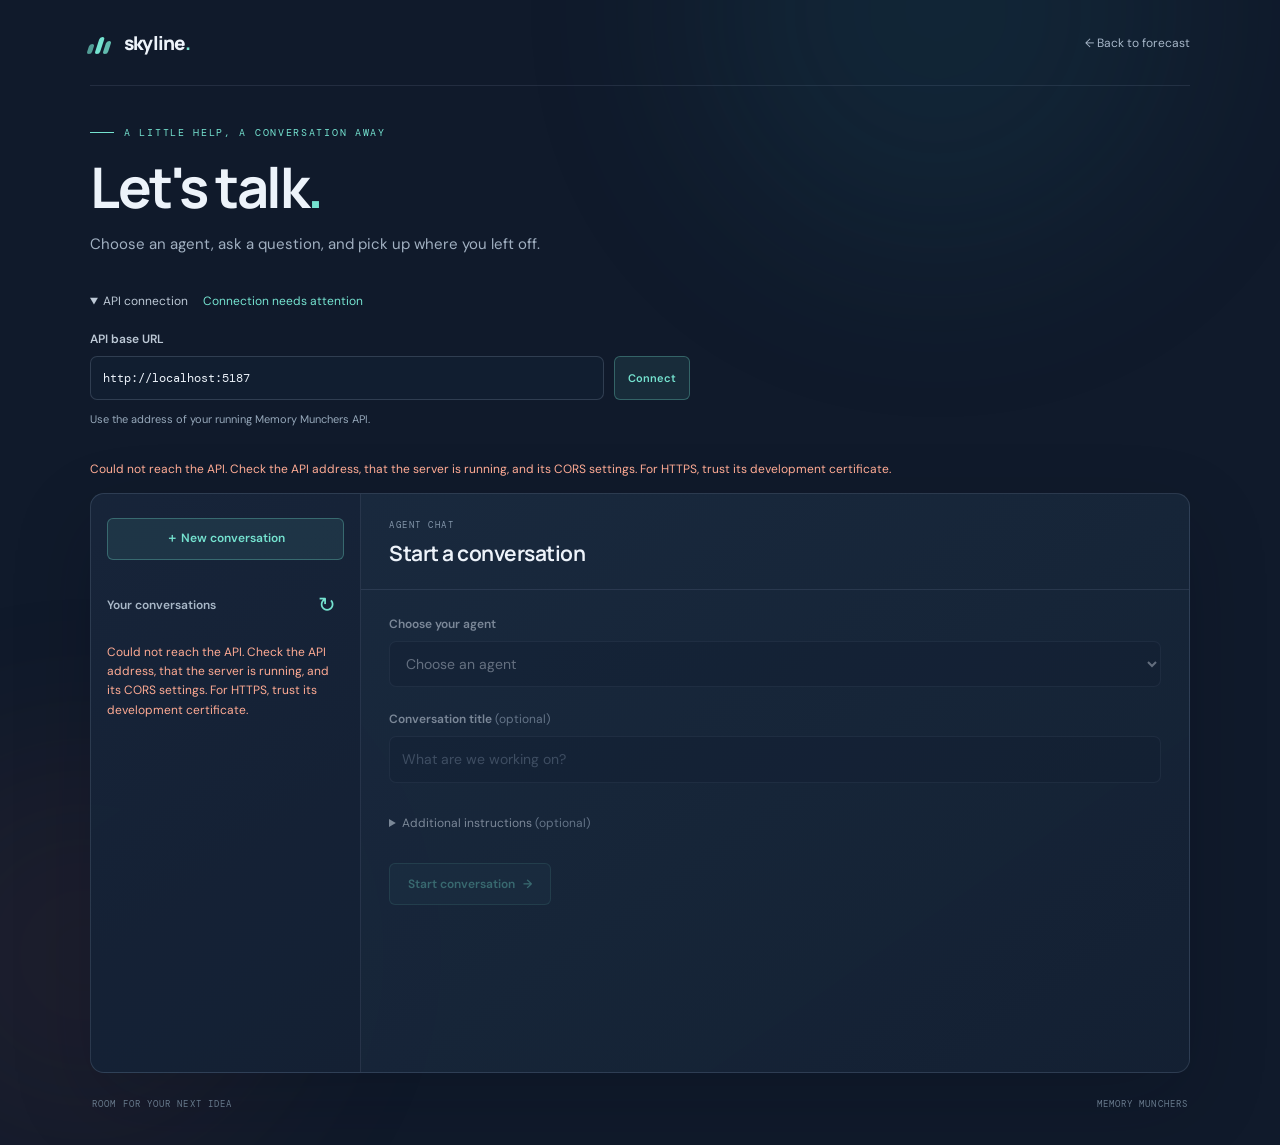
==== frontend/agents.html @ d49b2fae "test agent session page" ====
<!doctype html>
<html lang="en">
<head>
  <meta charset="utf-8" />
  <meta name="viewport" content="width=device-width, initial-scale=1" />
  <meta name="theme-color" content="#101a2b" />
  <title>Skyline — Agent chat</title>
  <link rel="preconnect" href="https://fonts.googleapis.com" />
  <link rel="preconnect" href="https://fonts.gstatic.com" crossorigin />
  <link href="https://fonts.googleapis.com/css2?family=DM+Mono:wght@400;500&family=DM+Sans:wght@400;500;600;700&family=Manrope:wght@400;500;600;700;800&display=swap" rel="stylesheet" />
  <link rel="stylesheet" href="./styles.css" />
  <link rel="stylesheet" href="./agents.css" />
  <script src="./agents.js" defer></script>
</head>
<body>
  <div class="ambient ambient-one" aria-hidden="true"></div>
  <div class="ambient ambient-two" aria-hidden="true"></div>
  <main class="shell agent-shell">
    <header class="topbar">
      <a class="brand" href="./index.html" aria-label="Skyline forecast home">
        <span class="brand-mark" aria-hidden="true"><i></i><i></i><i></i></span>
        <span>skyline<span class="brand-dot">.</span></span>
      </a>
      <a class="back-link" href="./index.html">← Back to forecast</a>
    </header>

    <section class="intro agent-intro">
      <div class="eyebrow"><span class="eyebrow-line"></span> A LITTLE HELP, A CONVERSATION AWAY</div>
      <h1>Let's talk<span>.</span></h1>
      <p class="intro-copy">Choose an agent, ask a question, and pick up where you left off.</p>
    </section>

    <details class="connection-settings" id="connection-settings">
      <summary>API connection <span id="connection-label">Connecting…</span></summary>
      <form id="connection-form">
        <fieldset id="connection-fields" class="connection-fields">
          <label for="api-url">API base URL</label>
          <div class="connection-row">
            <input id="api-url" name="apiUrl" type="url" value="http://localhost:5187" placeholder="http://localhost:5187" required aria-describedby="connection-help" />
            <button class="refresh-button" type="submit">Connect</button>
          </div>
          <p id="connection-help" class="field-help">Use the address of your running Memory Munchers API.</p>
        </fieldset>
      </form>
    </details>
    <p id="connection-status" class="agent-status" role="status" aria-live="polite"></p>

    <div class="agent-workspace forecast-card">
      <aside class="session-sidebar" aria-labelledby="sessions-heading">
        <button id="new-session-button" class="refresh-button primary-button" type="button">＋ New conversation</button>
        <div class="sessions-heading">
          <h2 id="sessions-heading">Your conversations</h2>
          <button id="refresh-sessions" class="text-button" type="button" aria-label="Refresh conversations">↻</button>
        </div>
        <p id="sessions-status" class="agent-status" role="status" aria-live="polite"></p>
        <ul id="session-list" class="session-list" aria-label="Saved conversations"></ul>
        <button id="load-more" class="text-button load-more" type="button" hidden>Load more</button>
      </aside>

      <section class="chat-panel" aria-labelledby="conversation-title">
        <header class="conversation-heading">
          <div>
            <div class="section-kicker" id="conversation-agent">AGENT CHAT</div>
            <h2 id="conversation-title">Start a conversation</h2>
          </div>
          <button id="refresh-conversation" class="refresh-button" type="button" hidden>Refresh chat</button>
        </header>

        <form id="new-session-form" class="new-session-form">
          <fieldset id="new-session-fields" disabled>
            <label for="agent-select">Choose your agent</label>
            <select id="agent-select" name="agentId" required><option value="">Loading agents…</option></select>
            <label for="session-title">Conversation title <span class="optional">(optional)</span></label>
            <input id="session-title" name="title" type="text" maxlength="200" placeholder="What are we working on?" />
            <details class="session-options">
              <summary>Additional instructions <span class="optional">(optional)</span></summary>
              <label for="session-instructions">How should the agent help?</label>
              <textarea id="session-instructions" name="additionalInstructions" rows="4" maxlength="8000" placeholder="Add context or preferences for this conversation."></textarea>
            </details>
            <button id="create-session" class="refresh-button primary-button" type="submit">Start conversation <span aria-hidden="true">→</span></button>
          </fieldset>
        </form>

        <div id="chat-history" class="chat-history" role="log" aria-label="Conversation messages" aria-live="polite" aria-relevant="additions text" hidden></div>
        <p id="chat-status" class="agent-status chat-status" role="status" aria-live="polite"></p>

        <form id="message-form" class="message-form" hidden>
          <fieldset id="message-fields" disabled>
            <label for="message">Your message</label>
            <textarea id="message" name="message" rows="3" maxlength="32000" required placeholder="Ask your agent anything…" aria-describedby="message-help"></textarea>
            <div class="composer-footer">
              <span id="message-help" class="field-help">Enter to send · Shift + Enter for a new line</span>
              <button id="send-message" class="refresh-button primary-button" type="submit">Send <span aria-hidden="true">↑</span></button>
            </div>
          </fieldset>
        </form>
      </section>
    </div>
    <footer class="page-footer"><span>ROOM FOR YOUR NEXT IDEA</span><span>MEMORY MUNCHERS</span></footer>
    <noscript><p>Enable JavaScript to connect to your agents and send messages.</p></noscript>
  </main>
</body>
</html>
---- frontend/styles.css ----
:root{color-scheme:dark;--ink:#edf3fa;--muted:#8b9aad;--faint:#5d6b7e;--line:rgba(169,190,216,.12);--teal:#75e3d0;--coral:#ff9b7a;--bg:#101a2b;--panel:#172438;--font:'DM Sans',sans-serif;--display:'Manrope',sans-serif}*{box-sizing:border-box}body{margin:0;min-height:100vh;background:var(--bg);color:var(--ink);font-family:var(--font);overflow-x:hidden}.ambient{position:fixed;pointer-events:none;z-index:-1;border-radius:50%;filter:blur(100px);opacity:.15}.ambient-one{width:480px;height:480px;background:#216a7b;top:-230px;right:8%}.ambient-two{width:410px;height:410px;background:#9c4e4a;bottom:-260px;left:-120px;opacity:.1}.shell{width:min(1100px,calc(100% - 64px));margin:auto}.topbar{height:86px;border-bottom:1px solid var(--line);display:flex;align-items:center;justify-content:space-between}.brand{display:flex;align-items:center;gap:11px;color:var(--ink);font-family:var(--display);font-size:19px;font-weight:800;letter-spacing:-.8px;text-decoration:none}.brand-dot{color:var(--teal)}.brand-mark{width:23px;height:22px;display:flex;align-items:end;gap:3px;transform:skew(-18deg)}.brand-mark i{width:5px;border-radius:4px;background:var(--teal);display:block}.brand-mark i:nth-child(1){height:10px;opacity:.65}.brand-mark i:nth-child(2){height:17px}.brand-mark i:nth-child(3){height:13px;opacity:.8}.topbar-right{display:flex;align-items:center;gap:10px;color:#a1b0c1;font:10px 'DM Mono',monospace;letter-spacing:1.15px}.live-dot{width:7px;height:7px;background:var(--teal);border-radius:50%;box-shadow:0 0 12px #75e3d0a3}.topbar-divider{height:13px;width:1px;background:var(--line);margin:0 5px}.intro{padding:66px 0 48px}.eyebrow,.section-kicker{display:flex;align-items:center;gap:10px;color:var(--teal);font:10px 'DM Mono',monospace;letter-spacing:1.7px}.eyebrow-line{width:24px;height:1px;background:var(--teal)}h1{margin:18px 0 14px;font:700 clamp(45px,6vw,68px)/1.07 var(--display);letter-spacing:-4px}h1 span{color:#92a8ba}.intro-copy{margin:0;color:#a1b0c1;font-size:15px;line-height:1.75}.forecast-card{border:1px solid rgba(172,194,219,.15);border-radius:14px;background:linear-gradient(145deg,rgba(27,43,65,.96),rgba(20,33,51,.97));box-shadow:0 28px 80px #050b142e;overflow:hidden}.card-heading{display:flex;align-items:center;justify-content:space-between;padding:27px 30px 23px}.section-kicker{font-size:9px;letter-spacing:1.55px;color:#8396aa}h2{display:flex;align-items:center;gap:12px;margin:8px 0 0;font:650 21px var(--display);letter-spacing:-.5px}.sun-icon{color:var(--coral);font-size:18px}.card-actions{display:flex;gap:9px;align-items:center}.api-field{height:37px;display:flex;align-items:center;gap:8px;padding:0 10px;border:1px solid var(--line);border-radius:6px;color:var(--faint)}.api-field span{font-size:15px}.api-field input{width:216px;border:0;outline:0;background:transparent;color:#a6b6c8;font:10px 'DM Mono',monospace}.refresh-button{height:37px;display:flex;align-items:center;gap:8px;padding:0 13px;border:1px solid rgba(117,227,208,.3);border-radius:6px;background:rgba(117,227,208,.09);color:var(--teal);font:600 11px var(--font);cursor:pointer;transition:background .2s,transform .2s}.refresh-button:hover{background:rgba(117,227,208,.17);transform:translateY(-1px)}.refresh-button:disabled{opacity:.65;cursor:wait}.refresh-icon{font-size:17px;line-height:1}.status{min-height:0;padding:0 30px;color:#a9b8c8;font-size:12px}.status:not(:empty){padding-top:10px;padding-bottom:14px}.status.error{color:#ffab94}.spinner{display:inline-block;width:12px;height:12px;margin-right:7px;border:1.5px solid #536477;border-top-color:var(--teal);border-radius:50%;vertical-align:-2px;animation:spin .8s linear infinite}@keyframes spin{to{transform:rotate(360deg)}}.table-wrap{overflow-x:auto}table{width:100%;border-collapse:collapse;text-align:left;white-space:nowrap}thead{background:rgba(10,19,31,.28)}th{height:42px;padding:0 17px;color:#74869a;font:9px 'DM Mono',monospace;letter-spacing:1.2px}th:first-child,td:first-child{padding-left:30px}th:last-child,td:last-child{padding-right:30px}td{height:76px;border-bottom:1px solid var(--line);padding:0 17px;color:#c5d0dc;font-size:13px}tbody tr:last-child td{border-bottom:0}.day-cell{display:flex;align-items:center;gap:13px}.weather-icon{width:34px;height:34px;display:grid;place-items:center;border-radius:10px;background:rgba(255,180,119,.1);font-size:19px}.day-name{color:var(--ink);font-weight:600}.day-date{margin-top:4px;color:#8394a7;font:10px 'DM Mono',monospace}.condition{color:#c3ceda}.temperature{font:500 16px 'DM Mono',monospace;color:#f0f4f8}.temperature small{color:#7f91a3;font-size:11px}.feels{font:12px 'DM Mono',monospace;color:#9eafbe}.outlook{display:flex;align-items:center;gap:9px}.outlook-track{width:66px;height:4px;border-radius:4px;background:#29384b;overflow:hidden}.outlook-fill{height:100%;border-radius:4px;background:linear-gradient(90deg,#73d9cc,#f3c281)}.outlook-label{color:#91a3b5;font-size:11px}.empty-cell{padding:30px!important;text-align:center;color:#92a2b3;white-space:normal}.card-footer{min-height:49px;display:flex;align-items:center;justify-content:space-between;padding:0 30px;border-top:1px solid var(--line);color:#77899c;font-size:10px}.footer-spark{margin-right:6px;color:var(--teal)}#updated-label{font:10px 'DM Mono',monospace}.page-footer{display:flex;justify-content:space-between;padding:25px 2px;color:#67798c;font:9px 'DM Mono',monospace;letter-spacing:1.1px}.footer-coordinates{color:#74869a}@media(max-width:760px){.shell{width:min(100% - 36px,600px)}.topbar{height:70px}.topbar-right{font-size:8px;letter-spacing:.7px}.intro{padding:49px 0 34px}h1{letter-spacing:-2.8px}.card-heading{align-items:flex-start;gap:18px;flex-direction:column;padding:22px}.card-actions{width:100%}.api-field{flex:1;min-width:0}.api-field input{width:100%;min-width:0}.refresh-button{flex:0 0 auto}th{font-size:8px;padding:0 12px}td{padding:0 12px}.table-wrap{padding-bottom:2px}th:first-child,td:first-child{padding-left:22px}th:last-child,td:last-child{padding-right:22px}.status{padding-left:22px;padding-right:22px}.card-footer{padding:0 22px}.desktop-break{display:none}}@media(max-width:420px){.topbar-right{gap:7px}.topbar-divider{margin:0 1px}.page-footer{font-size:8px}.footer-coordinates{letter-spacing:.4px}.forecast-card{border-radius:11px}h2{font-size:19px}}
:root{--form-border:rgba(169,190,216,.2)}
.add-link{text-decoration:none}
.card-actions{flex-wrap:wrap}
.back-link{color:#a6b6c8;font-size:12px;text-decoration:none;transition:color .2s}
.back-link:hover{color:var(--teal)}
.add-intro{padding-bottom:38px}
.add-intro h1 span{color:var(--teal)}
.form-card{max-width:680px}
.forecast-form{display:grid;grid-template-columns:1fr;padding:0 30px 28px}
.forecast-form label{margin:0 0 8px;color:#bdc9d6;font-size:12px;font-weight:600}
.forecast-form input,.forecast-form select{width:100%;height:45px;margin-bottom:21px;padding:0 13px;border:1px solid var(--form-border);border-radius:6px;outline:0;background:#111e30;color:var(--ink);font:13px var(--font);color-scheme:dark}
.forecast-form input:focus,.forecast-form select:focus{border-color:var(--teal);box-shadow:0 0 0 3px rgba(117,227,208,.09)}
.forecast-form input::placeholder{color:#718398}
.field-unit{color:#8295a9;font:11px 'DM Mono',monospace}
.form-status{padding:0;color:#a9b8c8;font-size:12px}
.form-status.error{padding:10px 0;color:#ffab94}
.form-status.success{padding:10px 0;color:var(--teal)}
.form-actions{display:flex;align-items:center;justify-content:space-between;margin-top:16px}
.submit-button{height:42px;padding:0 16px}
.submit-button:disabled{opacity:.65;cursor:wait}
@media(max-width:760px){.forecast-form{padding:0 22px 24px}.add-intro{padding-bottom:30px}}
---- frontend/agents.css ----
.agent-shell { padding-bottom: 10px; }
.agent-intro { padding: 40px 0 28px; }
.agent-intro h1 { font-size: clamp(40px, 5vw, 56px); letter-spacing: -2.5px; }
.agent-intro h1 span { color: var(--teal); }
.agent-shell [hidden] { display: none !important; }
.agent-shell fieldset { min-width: 0; padding: 0; margin: 0; border: 0; }
.agent-shell label { display: block; margin-bottom: 9px; color: #bdc9d6; font-size: 12px; font-weight: 600; }
.agent-shell input, .agent-shell select, .agent-shell textarea {
  width: 100%; min-width: 0; padding: 12px; border: 1px solid var(--form-border);
  border-radius: 7px; background: #111e30; color: var(--ink); font: 14px/1.5 var(--font);
}
.agent-shell textarea { resize: vertical; }
.agent-shell input::placeholder, .agent-shell textarea::placeholder { color: #8394a7; }
.agent-shell :is(input, select, textarea, button, a, summary):focus-visible { outline: 2px solid var(--teal); outline-offset: 3px; }
.agent-shell :disabled { opacity: .6; cursor: not-allowed; }
.agent-shell button { white-space: nowrap; }
.primary-button { justify-content: center; min-height: 42px; padding: 0 18px; font-size: 12px; }
.text-button { border: 0; background: transparent; color: var(--teal); font: 12px var(--font); cursor: pointer; padding: 8px; border-radius: 5px; }
.text-button:hover { background: rgba(117, 227, 208, .08); }
.field-help { color: #96a8ba; font-size: 11px; line-height: 1.6; }
.optional { color: #96a8ba; font-weight: 400; }
.connection-settings { margin-bottom: 12px; max-width: 600px; }
.connection-settings summary, .session-options summary { color: #bdc9d6; cursor: pointer; font-size: 12px; padding: 8px 0; }
#connection-label { margin-left: 12px; color: var(--teal); }
.connection-fields { padding-top: 14px !important; }
.connection-row { display: flex; align-items: center; gap: 10px; }
.connection-row input { font-family: 'DM Mono', monospace; font-size: 12px; }
.connection-row button { flex-shrink: 0; height: 44px; }
.agent-status { margin: 0; color: #a9b8c8; font-size: 12px; line-height: 1.6; overflow-wrap: anywhere; }
.agent-status:not(:empty) { padding: 8px 0 14px; }
.agent-status.error { color: #ffab94; }
.agent-status.working::before { content: ''; display: inline-block; width: 10px; height: 10px; margin-right: 8px; border: 2px solid #536477; border-top-color: var(--teal); border-radius: 50%; animation: spin .8s linear infinite; }
.agent-workspace { display: grid; grid-template-columns: 270px minmax(0, 1fr); min-height: 580px; }
.session-sidebar { padding: 24px 16px; border-right: 1px solid var(--line); background: rgba(10, 19, 31, .2); }
#new-session-button { width: 100%; }
.sessions-heading { display: flex; align-items: center; justify-content: space-between; margin: 23px 0 8px; }
.sessions-heading h2 { margin: 0; font: 600 12px var(--font); letter-spacing: 0; color: #a9b8c8; }
#refresh-sessions { font-size: 21px; }
.session-list { display: grid; grid-template-columns: minmax(0, 1fr); gap: 5px; list-style: none; padding: 0; margin: 0; max-height: 490px; overflow-y: auto; }
.session-button { display: block; width: 100%; padding: 13px 11px; border: 1px solid transparent; border-radius: 8px; background: transparent; color: var(--ink); text-align: left; cursor: pointer; }
.session-button:hover { background: rgba(117, 227, 208, .05); }
.session-button[aria-current="true"] { border-color: rgba(117, 227, 208, .25); background: rgba(117, 227, 208, .08); }
.session-name { display: block; overflow: hidden; text-overflow: ellipsis; white-space: nowrap; font: 600 13px var(--font); }
.session-meta { display: block; margin-top: 6px; color: #96a8ba; font: 10px/1.6 var(--font); white-space: normal; overflow-wrap: anywhere; }
.load-more { width: 100%; margin-top: 12px; }
.chat-panel { display: flex; flex-direction: column; min-width: 0; }
.conversation-heading { padding: 25px 28px 22px; display: flex; align-items: center; justify-content: space-between; gap: 15px; border-bottom: 1px solid var(--line); }
.conversation-heading > div { min-width: 0; }
.conversation-heading h2 { display: block; overflow-wrap: anywhere; font-size: 21px; }
#conversation-agent { overflow-wrap: anywhere; }
#refresh-conversation { flex-shrink: 0; }
.new-session-form { padding: 26px 28px; flex: 1; }
.new-session-form input, .new-session-form select { margin-bottom: 24px; }
.session-options { margin-bottom: 24px; }
.session-options label { margin-top: 14px; }
.chat-history { flex: 1; min-height: 260px; max-height: 540px; overflow-y: auto; padding: 26px 28px; overscroll-behavior: contain; }
.chat-empty { margin: 50px auto; max-width: 350px; text-align: center; color: #96a8ba; font-size: 14px; line-height: 1.8; }
.message { margin: 0 0 24px; max-width: 94%; }
.message:last-child { margin-bottom: 0; }
.message-label { margin-bottom: 8px; color: var(--teal); font: 500 10px 'DM Mono', monospace; letter-spacing: .7px; }
.message-body { padding: 15px 17px; border: 1px solid var(--line); border-radius: 2px 12px 12px; background: rgba(10, 19, 31, .25); color: #dce6f0; font-size: 14px; line-height: 1.75; white-space: pre-wrap; overflow-wrap: anywhere; }
.message.user { margin-left: auto; }
.message.user .message-label { text-align: right; color: #a9b8c8; }
.message.user .message-body { border-color: rgba(117, 227, 208, .16); background: rgba(117, 227, 208, .07); border-radius: 12px 2px 12px 12px; }
.chat-status { margin: 0 28px; }
.message-form { padding: 20px 28px 24px; border-top: 1px solid var(--line); }
.message-form textarea { min-height: 92px; max-height: 300px; }
.composer-footer { display: flex; align-items: center; justify-content: space-between; gap: 15px; margin-top: 12px; }
@media (max-width: 850px) {
  .agent-workspace { grid-template-columns: 220px minmax(0, 1fr); }
  .conversation-heading { align-items: flex-start; flex-direction: column; }
}
@media (max-width: 650px) {
  .agent-intro { padding-top: 30px; }
  .agent-intro .eyebrow { font-size: 8px; letter-spacing: 1px; }
  .agent-workspace { grid-template-columns: 1fr; }
  .session-sidebar { border-right: 0; border-bottom: 1px solid var(--line); padding: 18px; }
  .sessions-heading { margin-top: 14px; }
  .session-list { max-height: 170px; }
  .conversation-heading, .new-session-form, .chat-history, .message-form { padding: 20px; }
  .chat-status { margin: 0 20px; }
  .chat-history { max-height: 60vh; }
  .message { max-width: 100%; }
  .composer-footer { align-items: flex-end; }
  .composer-footer .field-help { max-width: 180px; }
}
@media (prefers-reduced-motion: reduce) {
  .agent-shell *, .agent-shell *::before { animation: none !important; transition: none !important; }
}
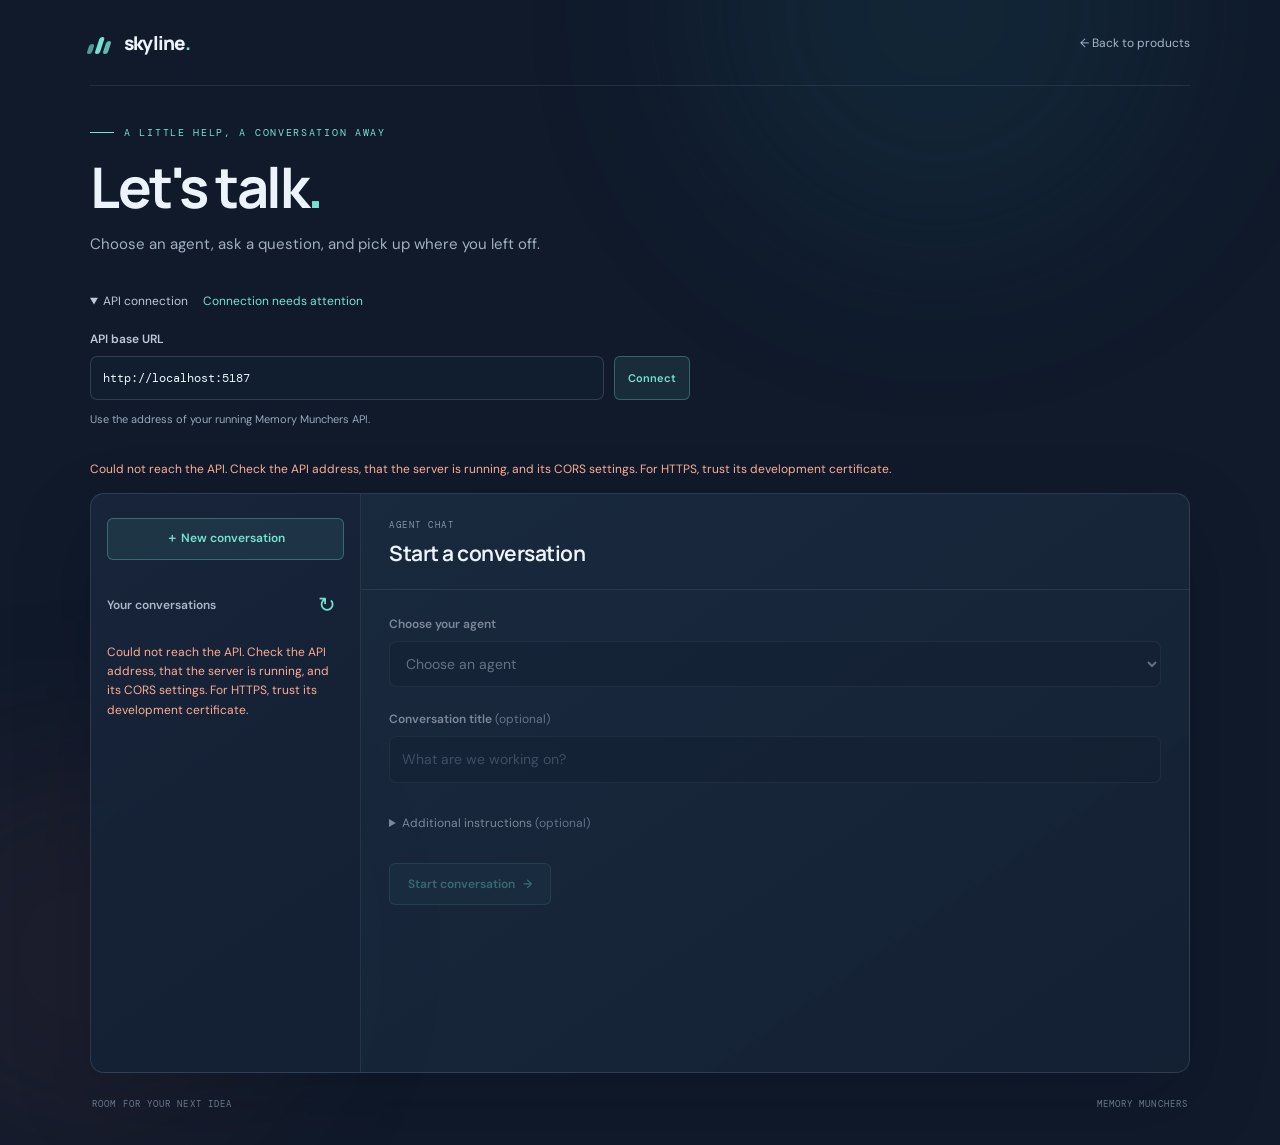
==== commit ec1e562c: "products as a main page" ====
--- a/frontend/agents.html
+++ b/frontend/agents.html
@@ -17,11 +17,11 @@
   <div class="ambient ambient-two" aria-hidden="true"></div>
   <main class="shell agent-shell">
     <header class="topbar">
-      <a class="brand" href="./index.html" aria-label="Skyline forecast home">
+      <a class="brand" href="./index.html" aria-label="Skyline products home">
         <span class="brand-mark" aria-hidden="true"><i></i><i></i><i></i></span>
         <span>skyline<span class="brand-dot">.</span></span>
       </a>
-      <a class="back-link" href="./index.html">← Back to forecast</a>
+      <a class="back-link" href="./index.html">← Back to products</a>
     </header>
 
     <section class="intro agent-intro">
@@ -45,7 +45,7 @@
     </details>
     <p id="connection-status" class="agent-status" role="status" aria-live="polite"></p>
 
-    <div class="agent-workspace forecast-card">
+    <div class="agent-workspace content-card">
       <aside class="session-sidebar" aria-labelledby="sessions-heading">
         <button id="new-session-button" class="refresh-button primary-button" type="button">＋ New conversation</button>
         <div class="sessions-heading">
--- a/frontend/styles.css
+++ b/frontend/styles.css
@@ -1,22 +1,4 @@
-:root{color-scheme:dark;--ink:#edf3fa;--muted:#8b9aad;--faint:#5d6b7e;--line:rgba(169,190,216,.12);--teal:#75e3d0;--coral:#ff9b7a;--bg:#101a2b;--panel:#172438;--font:'DM Sans',sans-serif;--display:'Manrope',sans-serif}*{box-sizing:border-box}body{margin:0;min-height:100vh;background:var(--bg);color:var(--ink);font-family:var(--font);overflow-x:hidden}.ambient{position:fixed;pointer-events:none;z-index:-1;border-radius:50%;filter:blur(100px);opacity:.15}.ambient-one{width:480px;height:480px;background:#216a7b;top:-230px;right:8%}.ambient-two{width:410px;height:410px;background:#9c4e4a;bottom:-260px;left:-120px;opacity:.1}.shell{width:min(1100px,calc(100% - 64px));margin:auto}.topbar{height:86px;border-bottom:1px solid var(--line);display:flex;align-items:center;justify-content:space-between}.brand{display:flex;align-items:center;gap:11px;color:var(--ink);font-family:var(--display);font-size:19px;font-weight:800;letter-spacing:-.8px;text-decoration:none}.brand-dot{color:var(--teal)}.brand-mark{width:23px;height:22px;display:flex;align-items:end;gap:3px;transform:skew(-18deg)}.brand-mark i{width:5px;border-radius:4px;background:var(--teal);display:block}.brand-mark i:nth-child(1){height:10px;opacity:.65}.brand-mark i:nth-child(2){height:17px}.brand-mark i:nth-child(3){height:13px;opacity:.8}.topbar-right{display:flex;align-items:center;gap:10px;color:#a1b0c1;font:10px 'DM Mono',monospace;letter-spacing:1.15px}.live-dot{width:7px;height:7px;background:var(--teal);border-radius:50%;box-shadow:0 0 12px #75e3d0a3}.topbar-divider{height:13px;width:1px;background:var(--line);margin:0 5px}.intro{padding:66px 0 48px}.eyebrow,.section-kicker{display:flex;align-items:center;gap:10px;color:var(--teal);font:10px 'DM Mono',monospace;letter-spacing:1.7px}.eyebrow-line{width:24px;height:1px;background:var(--teal)}h1{margin:18px 0 14px;font:700 clamp(45px,6vw,68px)/1.07 var(--display);letter-spacing:-4px}h1 span{color:#92a8ba}.intro-copy{margin:0;color:#a1b0c1;font-size:15px;line-height:1.75}.forecast-card{border:1px solid rgba(172,194,219,.15);border-radius:14px;background:linear-gradient(145deg,rgba(27,43,65,.96),rgba(20,33,51,.97));box-shadow:0 28px 80px #050b142e;overflow:hidden}.card-heading{display:flex;align-items:center;justify-content:space-between;padding:27px 30px 23px}.section-kicker{font-size:9px;letter-spacing:1.55px;color:#8396aa}h2{display:flex;align-items:center;gap:12px;margin:8px 0 0;font:650 21px var(--display);letter-spacing:-.5px}.sun-icon{color:var(--coral);font-size:18px}.card-actions{display:flex;gap:9px;align-items:center}.api-field{height:37px;display:flex;align-items:center;gap:8px;padding:0 10px;border:1px solid var(--line);border-radius:6px;color:var(--faint)}.api-field span{font-size:15px}.api-field input{width:216px;border:0;outline:0;background:transparent;color:#a6b6c8;font:10px 'DM Mono',monospace}.refresh-button{height:37px;display:flex;align-items:center;gap:8px;padding:0 13px;border:1px solid rgba(117,227,208,.3);border-radius:6px;background:rgba(117,227,208,.09);color:var(--teal);font:600 11px var(--font);cursor:pointer;transition:background .2s,transform .2s}.refresh-button:hover{background:rgba(117,227,208,.17);transform:translateY(-1px)}.refresh-button:disabled{opacity:.65;cursor:wait}.refresh-icon{font-size:17px;line-height:1}.status{min-height:0;padding:0 30px;color:#a9b8c8;font-size:12px}.status:not(:empty){padding-top:10px;padding-bottom:14px}.status.error{color:#ffab94}.spinner{display:inline-block;width:12px;height:12px;margin-right:7px;border:1.5px solid #536477;border-top-color:var(--teal);border-radius:50%;vertical-align:-2px;animation:spin .8s linear infinite}@keyframes spin{to{transform:rotate(360deg)}}.table-wrap{overflow-x:auto}table{width:100%;border-collapse:collapse;text-align:left;white-space:nowrap}thead{background:rgba(10,19,31,.28)}th{height:42px;padding:0 17px;color:#74869a;font:9px 'DM Mono',monospace;letter-spacing:1.2px}th:first-child,td:first-child{padding-left:30px}th:last-child,td:last-child{padding-right:30px}td{height:76px;border-bottom:1px solid var(--line);padding:0 17px;color:#c5d0dc;font-size:13px}tbody tr:last-child td{border-bottom:0}.day-cell{display:flex;align-items:center;gap:13px}.weather-icon{width:34px;height:34px;display:grid;place-items:center;border-radius:10px;background:rgba(255,180,119,.1);font-size:19px}.day-name{color:var(--ink);font-weight:600}.day-date{margin-top:4px;color:#8394a7;font:10px 'DM Mono',monospace}.condition{color:#c3ceda}.temperature{font:500 16px 'DM Mono',monospace;color:#f0f4f8}.temperature small{color:#7f91a3;font-size:11px}.feels{font:12px 'DM Mono',monospace;color:#9eafbe}.outlook{display:flex;align-items:center;gap:9px}.outlook-track{width:66px;height:4px;border-radius:4px;background:#29384b;overflow:hidden}.outlook-fill{height:100%;border-radius:4px;background:linear-gradient(90deg,#73d9cc,#f3c281)}.outlook-label{color:#91a3b5;font-size:11px}.empty-cell{padding:30px!important;text-align:center;color:#92a2b3;white-space:normal}.card-footer{min-height:49px;display:flex;align-items:center;justify-content:space-between;padding:0 30px;border-top:1px solid var(--line);color:#77899c;font-size:10px}.footer-spark{margin-right:6px;color:var(--teal)}#updated-label{font:10px 'DM Mono',monospace}.page-footer{display:flex;justify-content:space-between;padding:25px 2px;color:#67798c;font:9px 'DM Mono',monospace;letter-spacing:1.1px}.footer-coordinates{color:#74869a}@media(max-width:760px){.shell{width:min(100% - 36px,600px)}.topbar{height:70px}.topbar-right{font-size:8px;letter-spacing:.7px}.intro{padding:49px 0 34px}h1{letter-spacing:-2.8px}.card-heading{align-items:flex-start;gap:18px;flex-direction:column;padding:22px}.card-actions{width:100%}.api-field{flex:1;min-width:0}.api-field input{width:100%;min-width:0}.refresh-button{flex:0 0 auto}th{font-size:8px;padding:0 12px}td{padding:0 12px}.table-wrap{padding-bottom:2px}th:first-child,td:first-child{padding-left:22px}th:last-child,td:last-child{padding-right:22px}.status{padding-left:22px;padding-right:22px}.card-footer{padding:0 22px}.desktop-break{display:none}}@media(max-width:420px){.topbar-right{gap:7px}.topbar-divider{margin:0 1px}.page-footer{font-size:8px}.footer-coordinates{letter-spacing:.4px}.forecast-card{border-radius:11px}h2{font-size:19px}}
+:root{color-scheme:dark;--ink:#edf3fa;--muted:#8b9aad;--faint:#5d6b7e;--line:rgba(169,190,216,.12);--teal:#75e3d0;--coral:#ff9b7a;--bg:#101a2b;--panel:#172438;--font:'DM Sans',sans-serif;--display:'Manrope',sans-serif}*{box-sizing:border-box}body{margin:0;min-height:100vh;background:var(--bg);color:var(--ink);font-family:var(--font);overflow-x:hidden}.ambient{position:fixed;pointer-events:none;z-index:-1;border-radius:50%;filter:blur(100px);opacity:.15}.ambient-one{width:480px;height:480px;background:#216a7b;top:-230px;right:8%}.ambient-two{width:410px;height:410px;background:#9c4e4a;bottom:-260px;left:-120px;opacity:.1}.shell{width:min(1100px,calc(100% - 64px));margin:auto}.topbar{height:86px;border-bottom:1px solid var(--line);display:flex;align-items:center;justify-content:space-between}.brand{display:flex;align-items:center;gap:11px;color:var(--ink);font-family:var(--display);font-size:19px;font-weight:800;letter-spacing:-.8px;text-decoration:none}.brand-dot{color:var(--teal)}.brand-mark{width:23px;height:22px;display:flex;align-items:end;gap:3px;transform:skew(-18deg)}.brand-mark i{width:5px;border-radius:4px;background:var(--teal);display:block}.brand-mark i:nth-child(1){height:10px;opacity:.65}.brand-mark i:nth-child(2){height:17px}.brand-mark i:nth-child(3){height:13px;opacity:.8}.intro{padding:66px 0 48px}.eyebrow,.section-kicker{display:flex;align-items:center;gap:10px;color:var(--teal);font:10px 'DM Mono',monospace;letter-spacing:1.7px}.eyebrow-line{width:24px;height:1px;background:var(--teal)}h1{margin:18px 0 14px;font:700 clamp(45px,6vw,68px)/1.07 var(--display);letter-spacing:-4px}h1 span{color:#92a8ba}.intro-copy{margin:0;color:#a1b0c1;font-size:15px;line-height:1.75}.content-card{border:1px solid rgba(172,194,219,.15);border-radius:14px;background:linear-gradient(145deg,rgba(27,43,65,.96),rgba(20,33,51,.97));box-shadow:0 28px 80px #050b142e;overflow:hidden}.card-heading{display:flex;align-items:center;justify-content:space-between;padding:27px 30px 23px}.section-kicker{font-size:9px;letter-spacing:1.55px;color:#8396aa}h2{display:flex;align-items:center;gap:12px;margin:8px 0 0;font:650 21px var(--display);letter-spacing:-.5px}.refresh-button{height:37px;display:flex;align-items:center;gap:8px;padding:0 13px;border:1px solid rgba(117,227,208,.3);border-radius:6px;background:rgba(117,227,208,.09);color:var(--teal);font:600 11px var(--font);cursor:pointer;transition:background .2s,transform .2s}.refresh-button:hover{background:rgba(117,227,208,.17);transform:translateY(-1px)}.refresh-button:disabled{opacity:.65;cursor:wait}.refresh-icon{font-size:17px;line-height:1}.status{min-height:0;padding:0 30px;color:#a9b8c8;font-size:12px}.status:not(:empty){padding-top:10px;padding-bottom:14px}.status.error{color:#ffab94}@keyframes spin{to{transform:rotate(360deg)}}.table-wrap{overflow-x:auto}table{width:100%;border-collapse:collapse;text-align:left;white-space:nowrap}thead{background:rgba(10,19,31,.28)}th{height:42px;padding:0 17px;color:#74869a;font:9px 'DM Mono',monospace;letter-spacing:1.2px}th:first-child,td:first-child{padding-left:30px}th:last-child,td:last-child{padding-right:30px}td{height:76px;border-bottom:1px solid var(--line);padding:0 17px;color:#c5d0dc;font-size:13px}tbody tr:last-child td{border-bottom:0}.empty-cell{padding:30px!important;text-align:center;color:#92a2b3;white-space:normal}.page-footer{display:flex;justify-content:space-between;padding:25px 2px;color:#67798c;font:9px 'DM Mono',monospace;letter-spacing:1.1px}@media(max-width:760px){.shell{width:min(100% - 36px,600px)}.topbar{height:70px}.intro{padding:49px 0 34px}h1{letter-spacing:-2.8px}.card-heading{align-items:flex-start;gap:18px;flex-direction:column;padding:22px}.refresh-button{flex:0 0 auto}th{font-size:8px;padding:0 12px}td{padding:0 12px}.table-wrap{padding-bottom:2px}th:first-child,td:first-child{padding-left:22px}th:last-child,td:last-child{padding-right:22px}.status{padding-left:22px;padding-right:22px}}@media(max-width:420px){.page-footer{font-size:8px}.content-card{border-radius:11px}h2{font-size:19px}}
 :root{--form-border:rgba(169,190,216,.2)}
-.add-link{text-decoration:none}
-.card-actions{flex-wrap:wrap}
 .back-link{color:#a6b6c8;font-size:12px;text-decoration:none;transition:color .2s}
 .back-link:hover{color:var(--teal)}
-.add-intro{padding-bottom:38px}
-.add-intro h1 span{color:var(--teal)}
-.form-card{max-width:680px}
-.forecast-form{display:grid;grid-template-columns:1fr;padding:0 30px 28px}
-.forecast-form label{margin:0 0 8px;color:#bdc9d6;font-size:12px;font-weight:600}
-.forecast-form input,.forecast-form select{width:100%;height:45px;margin-bottom:21px;padding:0 13px;border:1px solid var(--form-border);border-radius:6px;outline:0;background:#111e30;color:var(--ink);font:13px var(--font);color-scheme:dark}
-.forecast-form input:focus,.forecast-form select:focus{border-color:var(--teal);box-shadow:0 0 0 3px rgba(117,227,208,.09)}
-.forecast-form input::placeholder{color:#718398}
-.field-unit{color:#8295a9;font:11px 'DM Mono',monospace}
-.form-status{padding:0;color:#a9b8c8;font-size:12px}
-.form-status.error{padding:10px 0;color:#ffab94}
-.form-status.success{padding:10px 0;color:var(--teal)}
-.form-actions{display:flex;align-items:center;justify-content:space-between;margin-top:16px}
-.submit-button{height:42px;padding:0 16px}
-.submit-button:disabled{opacity:.65;cursor:wait}
-@media(max-width:760px){.forecast-form{padding:0 22px 24px}.add-intro{padding-bottom:30px}}
